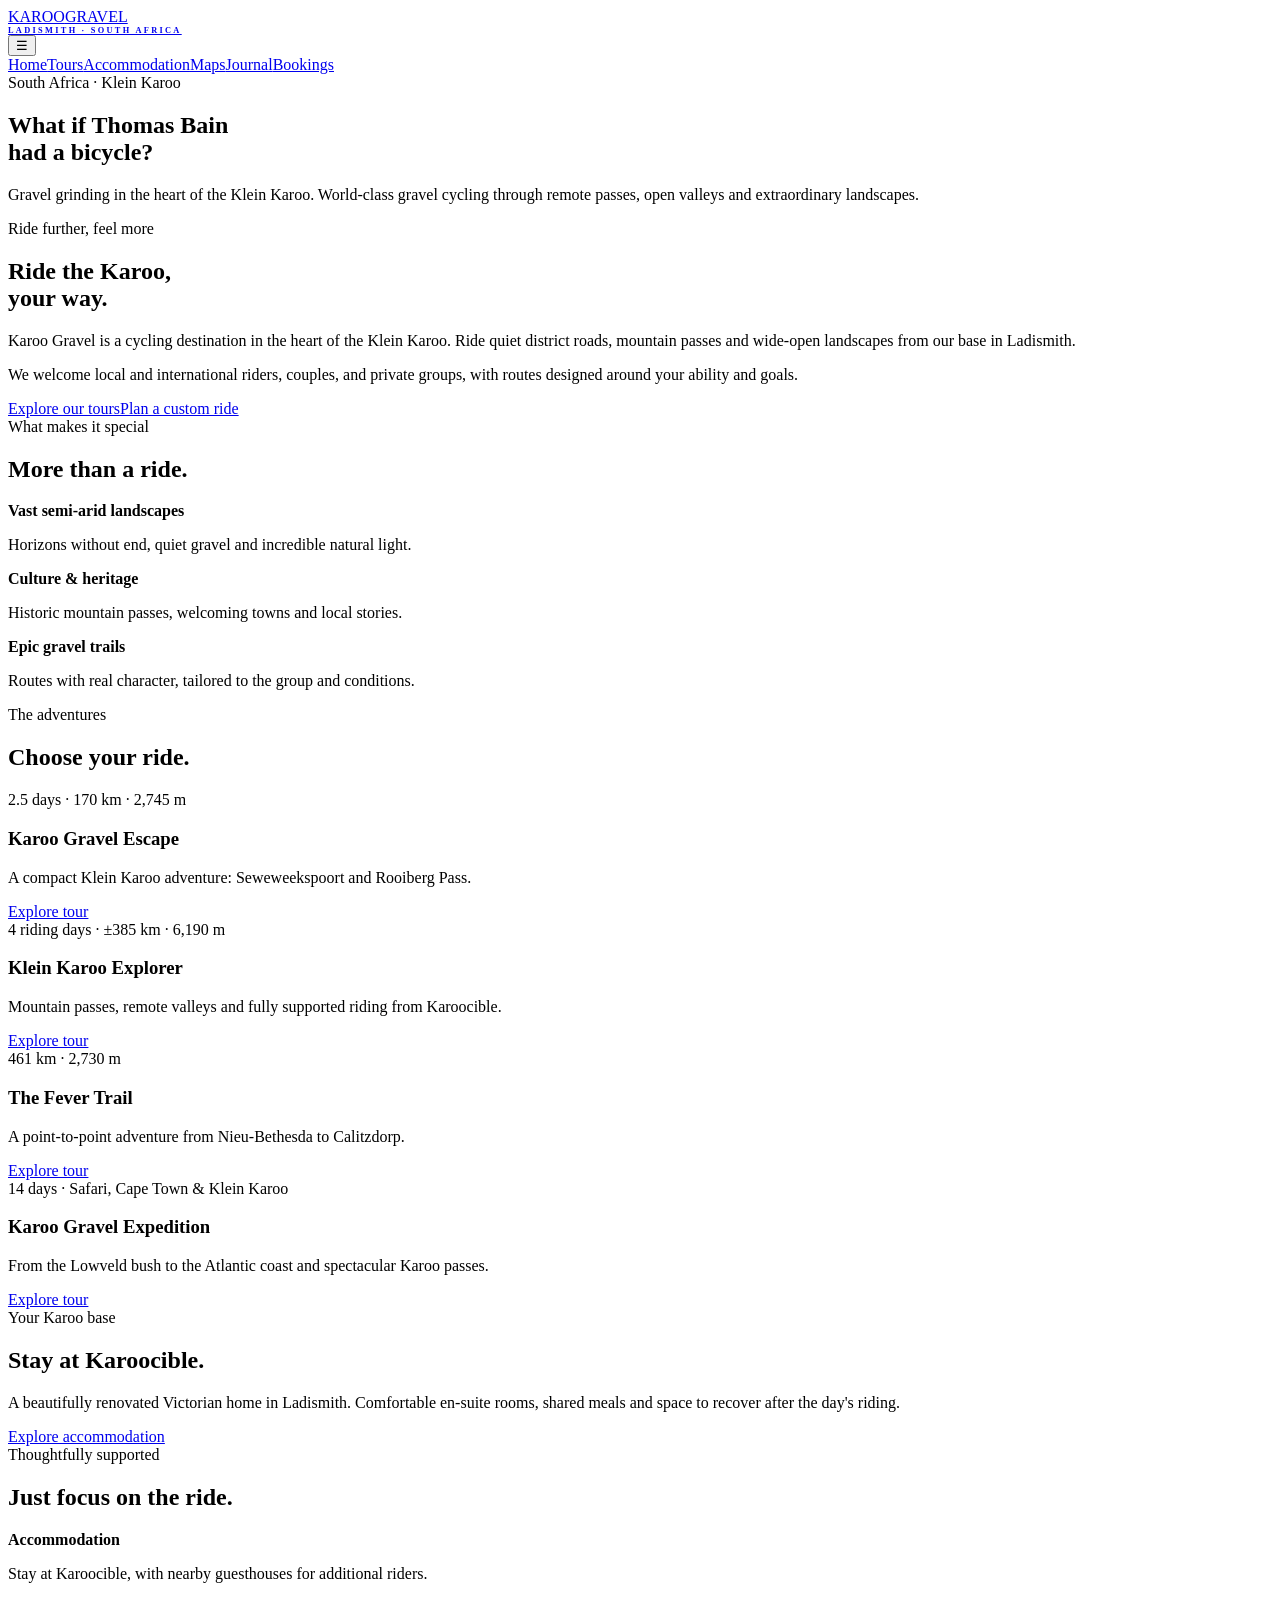
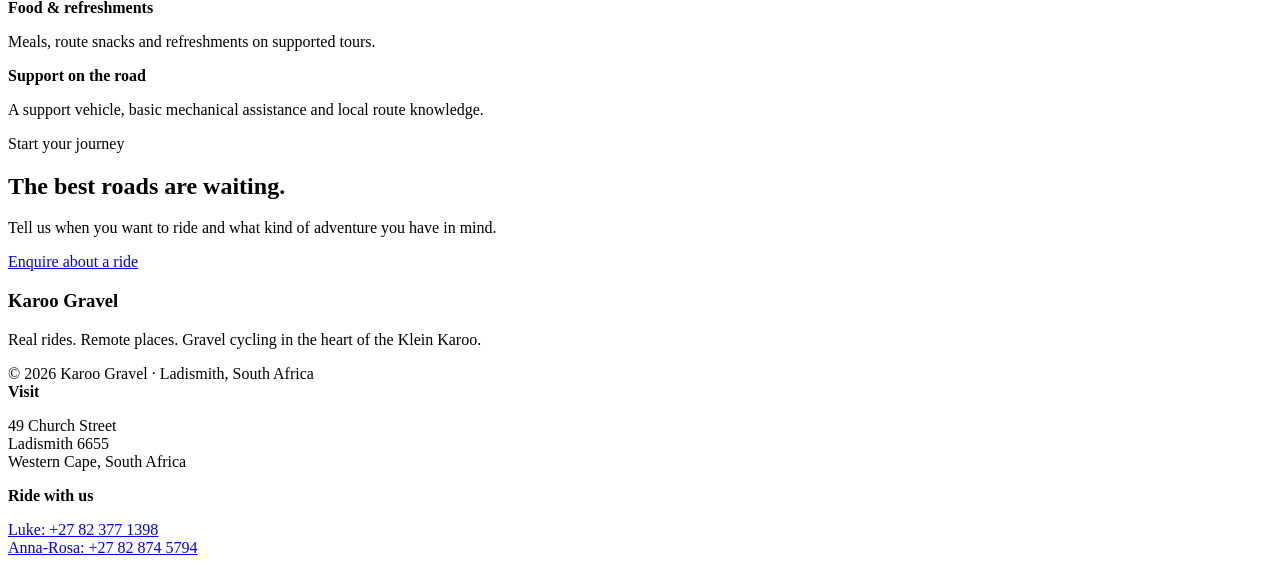
==== index.html @ 430eaeee "Add Karoo Gravel website: index.html" ====
<!doctype html><html lang="en"><head><meta charset="utf-8"><meta name="viewport" content="width=device-width,initial-scale=1"><meta name="description" content="Guided gravel cycling in the Klein Karoo, South Africa."><meta name="theme-color" content="#222c26"><title>Gravel Cycling in the Klein Karoo | Karoo Gravel</title><link rel="stylesheet" href="assets/style.css"/><link rel="icon" href="assets/favicon.svg"/></head><body><header><nav><a class="logo" href="index.html">KAROO<span>GRAVEL</span><small style="display:block;font-size:.52rem;letter-spacing:.28em;font-weight:600">LADISMITH · SOUTH AFRICA</small></a><button class="mobile-toggle" aria-label="Toggle navigation" aria-expanded="false" onclick="let x=document.querySelector('.links');x.classList.toggle('open');this.setAttribute('aria-expanded',x.classList.contains('open'))">☰</button><div class="links"><a class="active" href="index.html">Home</a><a class="" href="tours/">Tours</a><a class="" href="accommodation/">Accommodation</a><a class="" href="maps/">Maps</a><a class="" href="journal/">Journal</a><a class="" href="bookings/">Bookings</a></div></nav></header><section class="hero "><div class="inner"><div class="eyebrow">South Africa · Klein Karoo</div><h1>What if Thomas Bain<br>had a bicycle?</h1><p>Gravel grinding in the heart of the Klein Karoo. World-class gravel cycling through remote passes, open valleys and extraordinary landscapes.</p></div></section><section class="wrap intro"><div><div class="eyebrow">Ride further, feel more</div><h2>Ride the Karoo,<br>your way.</h2><p>Karoo Gravel is a cycling destination in the heart of the Klein Karoo. Ride quiet district roads, mountain passes and wide-open landscapes from our base in Ladismith.</p><p>We welcome local and international riders, couples, and private groups, with routes designed around your ability and goals.</p><div class="actions"><a class="btn" href="tours/">Explore our tours</a><a class="btn alt" href="bookings/">Plan a custom ride</a></div></div><div class="art" role="img" aria-label="Illustrated Klein Karoo mountain landscape"></div></section><section class="band"><div class="wrap"><div class="eyebrow">What makes it special</div><h2>More than a ride.</h2><div class="pillgrid"><div class="pill"><strong>Vast semi-arid landscapes</strong><p>Horizons without end, quiet gravel and incredible natural light.</p></div><div class="pill"><strong>Culture & heritage</strong><p>Historic mountain passes, welcoming towns and local stories.</p></div><div class="pill"><strong>Epic gravel trails</strong><p>Routes with real character, tailored to the group and conditions.</p></div></div></div></section><section class="wrap"><div class="eyebrow">The adventures</div><h2>Choose your ride.</h2><div class="cardgrid"><article class="card"><div class="photo"></div><div class="body"><div class="meta">2.5 days · 170 km · 2,745 m</div><h3>Karoo Gravel Escape</h3><p>A compact Klein Karoo adventure: Seweweekspoort and Rooiberg Pass.</p><a class="more" href="tours/karoo-gravel-escape/">Explore tour</a></div></article><article class="card"><div class="photo"></div><div class="body"><div class="meta">4 riding days · ±385 km · 6,190 m</div><h3>Klein Karoo Explorer</h3><p>Mountain passes, remote valleys and fully supported riding from Karoocible.</p><a class="more" href="tours/klein-karoo-explorer/">Explore tour</a></div></article><article class="card"><div class="photo"></div><div class="body"><div class="meta">461 km · 2,730 m</div><h3>The Fever Trail</h3><p>A point-to-point adventure from Nieu-Bethesda to Calitzdorp.</p><a class="more" href="tours/the-fever-trail/">Explore tour</a></div></article><article class="card"><div class="photo"></div><div class="body"><div class="meta">14 days · Safari, Cape Town & Klein Karoo</div><h3>Karoo Gravel Expedition</h3><p>From the Lowveld bush to the Atlantic coast and spectacular Karoo passes.</p><a class="more" href="tours/karoo-gravel-expedition/">Explore tour</a></div></article></div></section><section class="wrap intro"><div class="art house" role="img" aria-label="Illustration of Victorian Karoo guesthouse"></div><div><div class="eyebrow">Your Karoo base</div><h2>Stay at Karoocible.</h2><p>A beautifully renovated Victorian home in Ladismith. Comfortable en-suite rooms, shared meals and space to recover after the day's riding.</p><a class="btn" href="accommodation/">Explore accommodation</a></div></section><section class="band"><div class="wrap"><div class="eyebrow">Thoughtfully supported</div><h2>Just focus on the ride.</h2><div class="pillgrid"><div class="pill"><strong>Accommodation</strong><p>Stay at Karoocible, with nearby guesthouses for additional riders.</p></div><div class="pill"><strong>Food & refreshments</strong><p>Meals, route snacks and refreshments on supported tours.</p></div><div class="pill"><strong>Support on the road</strong><p>A support vehicle, basic mechanical assistance and local route knowledge.</p></div></div></div></section><section class="cta"><div class="wrap"><div><div class="eyebrow">Start your journey</div><h2>The best roads are waiting.</h2><p>Tell us when you want to ride and what kind of adventure you have in mind.</p></div><a class="btn" href="bookings/">Enquire about a ride</a></div></section><footer><div class="foot"><div><h3>Karoo Gravel</h3><p>Real rides. Remote places. Gravel cycling in the heart of the Klein Karoo.</p><div class="mini">© 2026 Karoo Gravel · Ladismith, South Africa</div></div><div><strong>Visit</strong><p>49 Church Street<br>Ladismith 6655<br>Western Cape, South Africa</p></div><div><strong>Ride with us</strong><p><a href="https://wa.me/27823771398">Luke: +27 82 377 1398</a><br><a href="https://wa.me/27828745794">Anna-Rosa: +27 82 874 5794</a></p></div></div></footer></body></html>
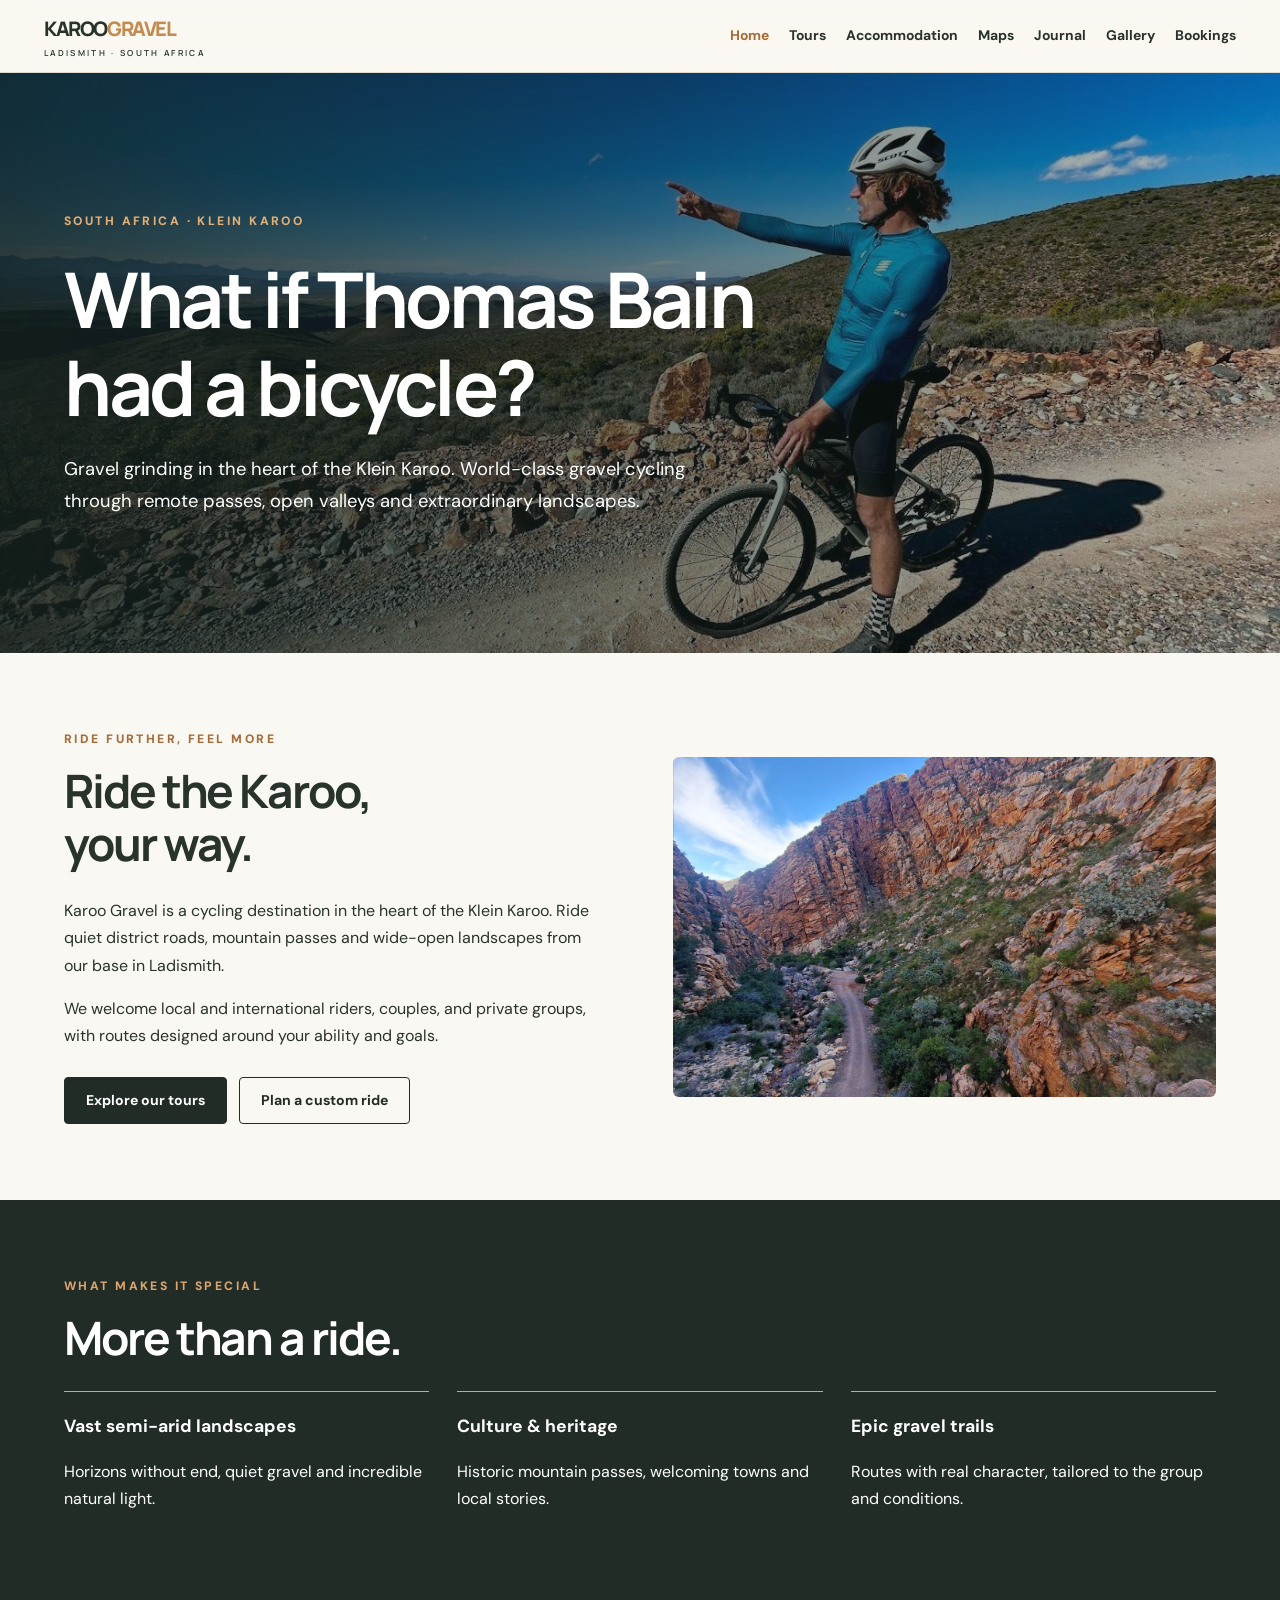
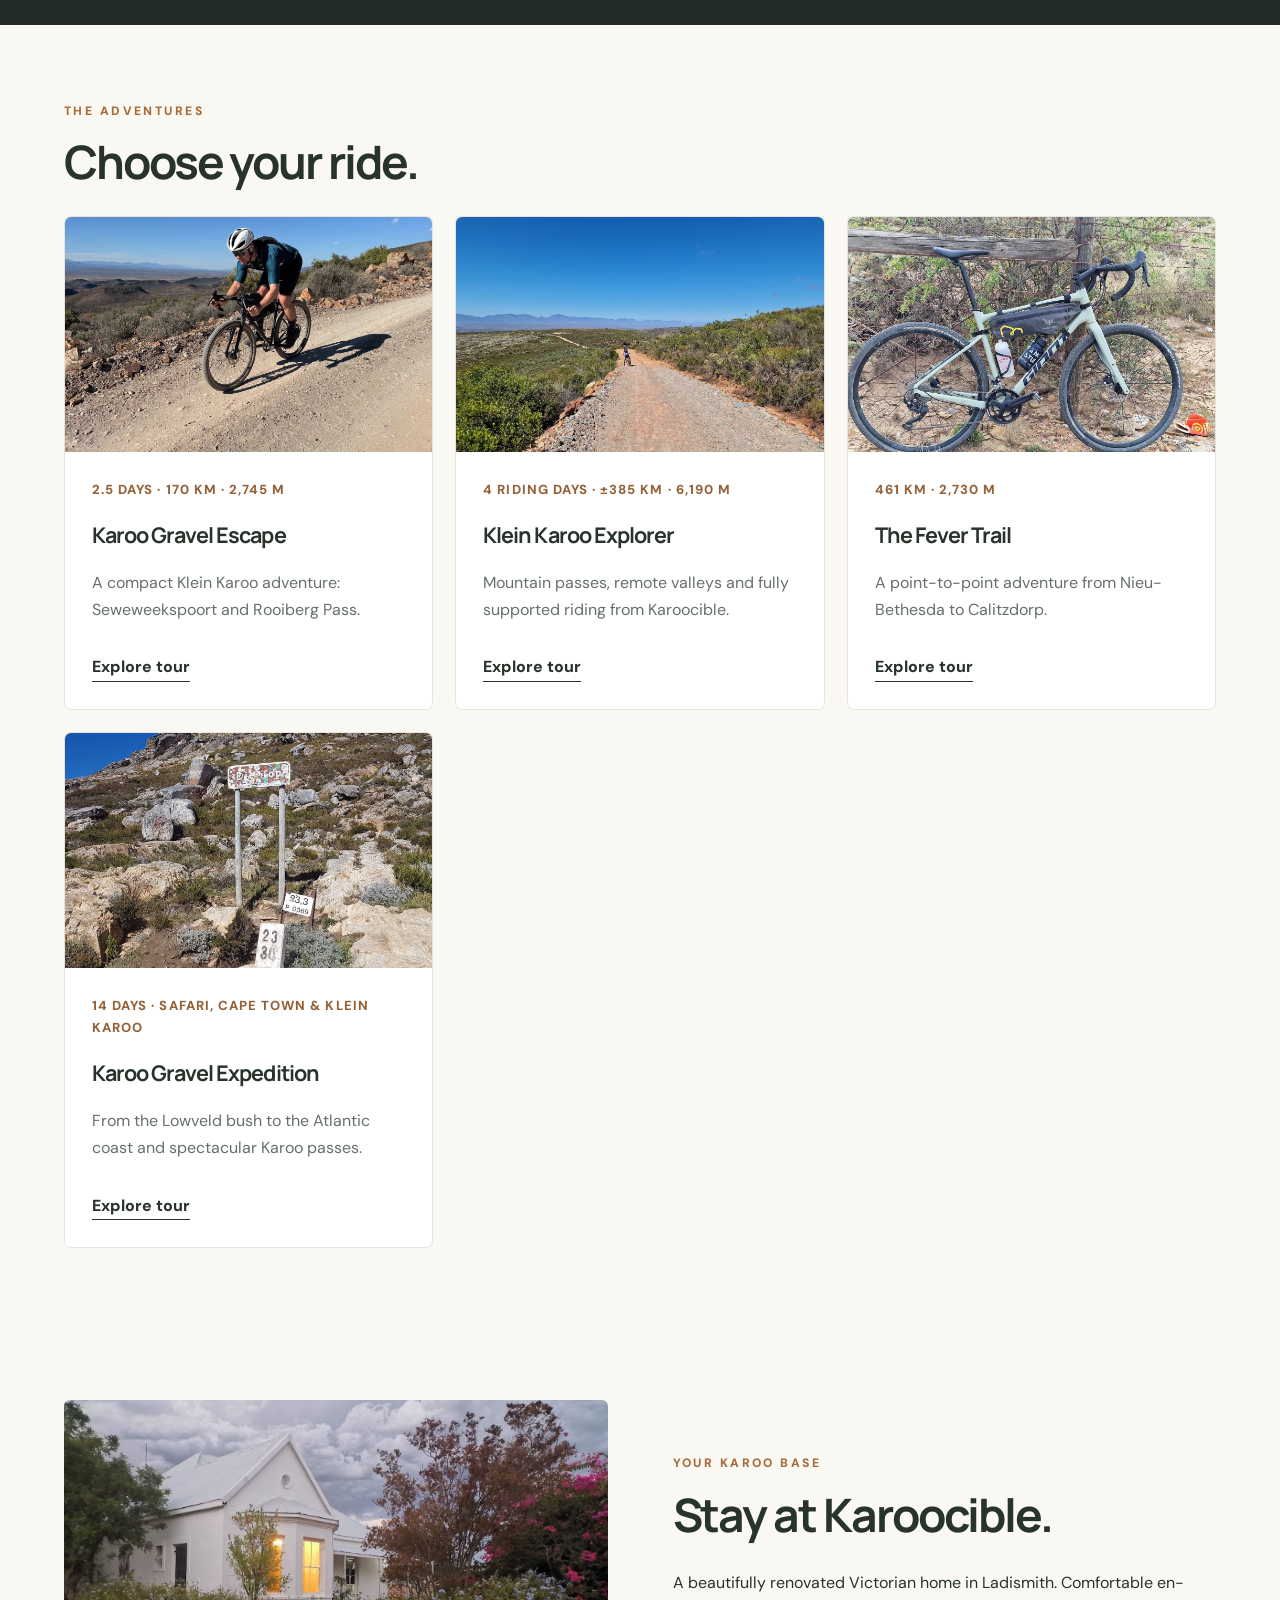
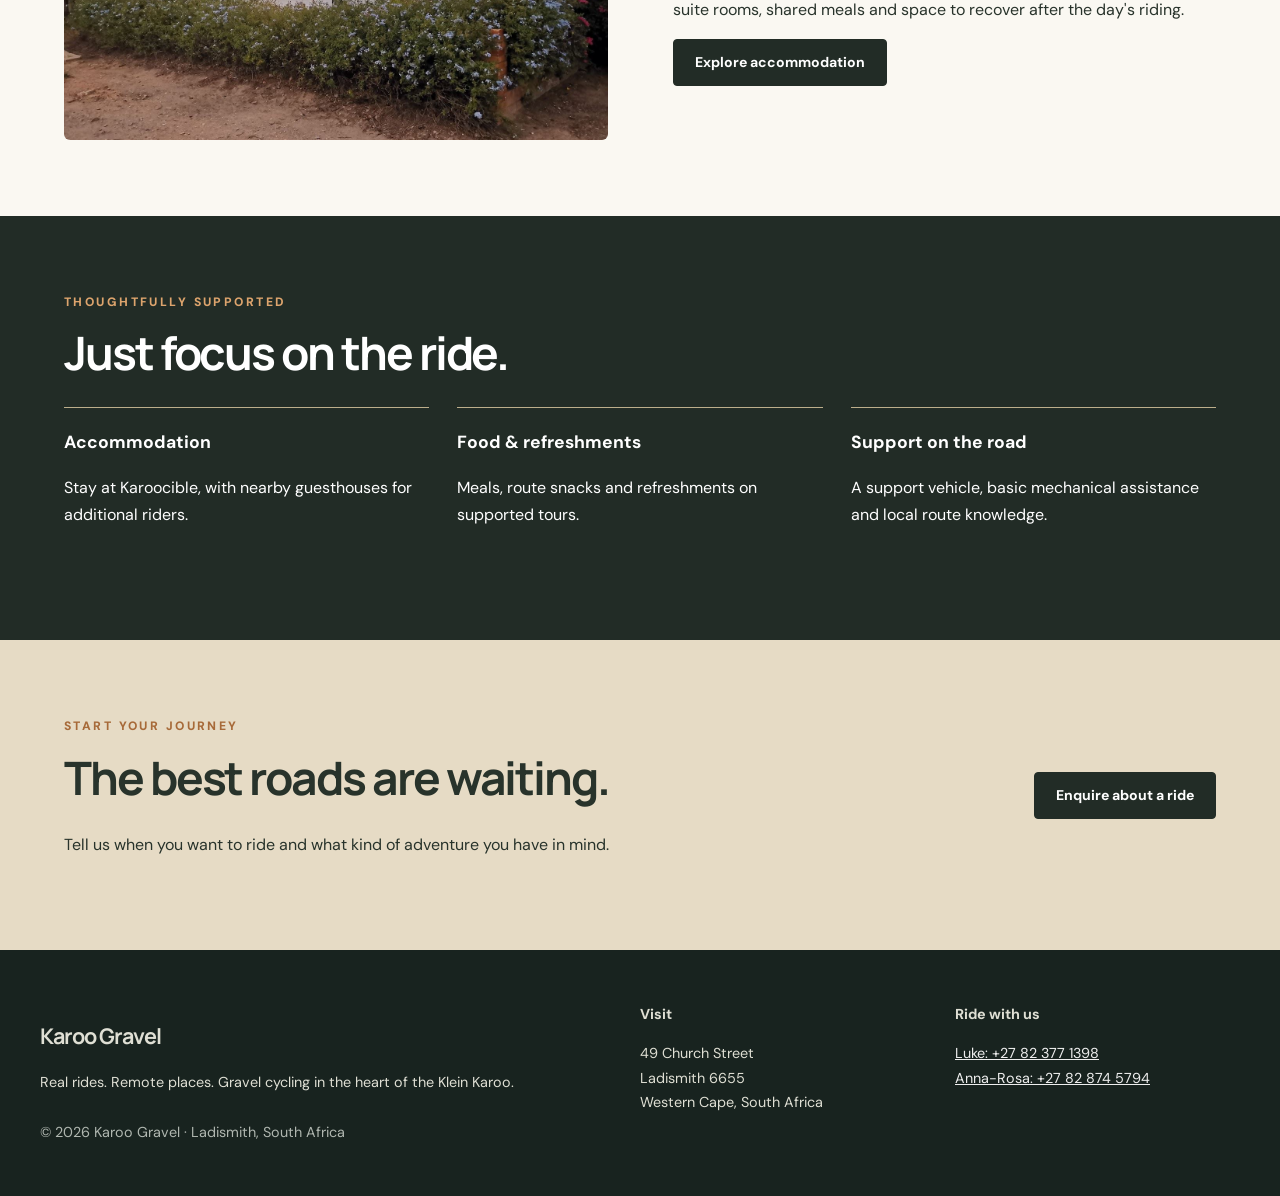
==== commit c572b992: "Add photographs from karoogravel.co.za Store the Google Site pictures under assets/photos and link t" ====
--- a/index.html
+++ b/index.html
@@ -1 +1 @@
-<!doctype html><html lang="en"><head><meta charset="utf-8"><meta name="viewport" content="width=device-width,initial-scale=1"><meta name="description" content="Guided gravel cycling in the Klein Karoo, South Africa."><meta name="theme-color" content="#222c26"><title>Gravel Cycling in the Klein Karoo | Karoo Gravel</title><link rel="stylesheet" href="assets/style.css"/><link rel="icon" href="assets/favicon.svg"/></head><body><header><nav><a class="logo" href="index.html">KAROO<span>GRAVEL</span><small style="display:block;font-size:.52rem;letter-spacing:.28em;font-weight:600">LADISMITH · SOUTH AFRICA</small></a><button class="mobile-toggle" aria-label="Toggle navigation" aria-expanded="false" onclick="let x=document.querySelector('.links');x.classList.toggle('open');this.setAttribute('aria-expanded',x.classList.contains('open'))">☰</button><div class="links"><a class="active" href="index.html">Home</a><a class="" href="tours/">Tours</a><a class="" href="accommodation/">Accommodation</a><a class="" href="maps/">Maps</a><a class="" href="journal/">Journal</a><a class="" href="bookings/">Bookings</a></div></nav></header><section class="hero "><div class="inner"><div class="eyebrow">South Africa · Klein Karoo</div><h1>What if Thomas Bain<br>had a bicycle?</h1><p>Gravel grinding in the heart of the Klein Karoo. World-class gravel cycling through remote passes, open valleys and extraordinary landscapes.</p></div></section><section class="wrap intro"><div><div class="eyebrow">Ride further, feel more</div><h2>Ride the Karoo,<br>your way.</h2><p>Karoo Gravel is a cycling destination in the heart of the Klein Karoo. Ride quiet district roads, mountain passes and wide-open landscapes from our base in Ladismith.</p><p>We welcome local and international riders, couples, and private groups, with routes designed around your ability and goals.</p><div class="actions"><a class="btn" href="tours/">Explore our tours</a><a class="btn alt" href="bookings/">Plan a custom ride</a></div></div><div class="art" role="img" aria-label="Illustrated Klein Karoo mountain landscape"></div></section><section class="band"><div class="wrap"><div class="eyebrow">What makes it special</div><h2>More than a ride.</h2><div class="pillgrid"><div class="pill"><strong>Vast semi-arid landscapes</strong><p>Horizons without end, quiet gravel and incredible natural light.</p></div><div class="pill"><strong>Culture & heritage</strong><p>Historic mountain passes, welcoming towns and local stories.</p></div><div class="pill"><strong>Epic gravel trails</strong><p>Routes with real character, tailored to the group and conditions.</p></div></div></div></section><section class="wrap"><div class="eyebrow">The adventures</div><h2>Choose your ride.</h2><div class="cardgrid"><article class="card"><div class="photo"></div><div class="body"><div class="meta">2.5 days · 170 km · 2,745 m</div><h3>Karoo Gravel Escape</h3><p>A compact Klein Karoo adventure: Seweweekspoort and Rooiberg Pass.</p><a class="more" href="tours/karoo-gravel-escape/">Explore tour</a></div></article><article class="card"><div class="photo"></div><div class="body"><div class="meta">4 riding days · ±385 km · 6,190 m</div><h3>Klein Karoo Explorer</h3><p>Mountain passes, remote valleys and fully supported riding from Karoocible.</p><a class="more" href="tours/klein-karoo-explorer/">Explore tour</a></div></article><article class="card"><div class="photo"></div><div class="body"><div class="meta">461 km · 2,730 m</div><h3>The Fever Trail</h3><p>A point-to-point adventure from Nieu-Bethesda to Calitzdorp.</p><a class="more" href="tours/the-fever-trail/">Explore tour</a></div></article><article class="card"><div class="photo"></div><div class="body"><div class="meta">14 days · Safari, Cape Town & Klein Karoo</div><h3>Karoo Gravel Expedition</h3><p>From the Lowveld bush to the Atlantic coast and spectacular Karoo passes.</p><a class="more" href="tours/karoo-gravel-expedition/">Explore tour</a></div></article></div></section><section class="wrap intro"><div class="art house" role="img" aria-label="Illustration of Victorian Karoo guesthouse"></div><div><div class="eyebrow">Your Karoo base</div><h2>Stay at Karoocible.</h2><p>A beautifully renovated Victorian home in Ladismith. Comfortable en-suite rooms, shared meals and space to recover after the day's riding.</p><a class="btn" href="accommodation/">Explore accommodation</a></div></section><section class="band"><div class="wrap"><div class="eyebrow">Thoughtfully supported</div><h2>Just focus on the ride.</h2><div class="pillgrid"><div class="pill"><strong>Accommodation</strong><p>Stay at Karoocible, with nearby guesthouses for additional riders.</p></div><div class="pill"><strong>Food & refreshments</strong><p>Meals, route snacks and refreshments on supported tours.</p></div><div class="pill"><strong>Support on the road</strong><p>A support vehicle, basic mechanical assistance and local route knowledge.</p></div></div></div></section><section class="cta"><div class="wrap"><div><div class="eyebrow">Start your journey</div><h2>The best roads are waiting.</h2><p>Tell us when you want to ride and what kind of adventure you have in mind.</p></div><a class="btn" href="bookings/">Enquire about a ride</a></div></section><footer><div class="foot"><div><h3>Karoo Gravel</h3><p>Real rides. Remote places. Gravel cycling in the heart of the Klein Karoo.</p><div class="mini">© 2026 Karoo Gravel · Ladismith, South Africa</div></div><div><strong>Visit</strong><p>49 Church Street<br>Ladismith 6655<br>Western Cape, South Africa</p></div><div><strong>Ride with us</strong><p><a href="https://wa.me/27823771398">Luke: +27 82 377 1398</a><br><a href="https://wa.me/27828745794">Anna-Rosa: +27 82 874 5794</a></p></div></div></footer></body></html>+<!doctype html><html lang="en"><head><meta charset="utf-8"><meta name="viewport" content="width=device-width,initial-scale=1"><meta name="description" content="Guided gravel cycling in the Klein Karoo, South Africa."><meta name="theme-color" content="#222c26"><title>Gravel Cycling in the Klein Karoo | Karoo Gravel</title><link rel="stylesheet" href="assets/style.css"/><link rel="icon" href="assets/favicon.svg"/></head><body><header><nav><a class="logo" href="index.html">KAROO<span>GRAVEL</span><small style="display:block;font-size:.52rem;letter-spacing:.28em;font-weight:600">LADISMITH · SOUTH AFRICA</small></a><button class="mobile-toggle" aria-label="Toggle navigation" aria-expanded="false" onclick="let x=document.querySelector('.links');x.classList.toggle('open');this.setAttribute('aria-expanded',x.classList.contains('open'))">☰</button><div class="links"><a class="active" href="index.html">Home</a><a class="" href="tours/">Tours</a><a class="" href="accommodation/">Accommodation</a><a class="" href="maps/">Maps</a><a class="" href="journal/">Journal</a><a class="" href="gallery/">Gallery</a><a class="" href="bookings/">Bookings</a></div></nav></header><section class="hero " style="--hero:url('./photos/hero.jpg')"><div class="inner"><div class="eyebrow">South Africa · Klein Karoo</div><h1>What if Thomas Bain<br>had a bicycle?</h1><p>Gravel grinding in the heart of the Klein Karoo. World-class gravel cycling through remote passes, open valleys and extraordinary landscapes.</p></div></section><section class="wrap intro"><div><div class="eyebrow">Ride further, feel more</div><h2>Ride the Karoo,<br>your way.</h2><p>Karoo Gravel is a cycling destination in the heart of the Klein Karoo. Ride quiet district roads, mountain passes and wide-open landscapes from our base in Ladismith.</p><p>We welcome local and international riders, couples, and private groups, with routes designed around your ability and goals.</p><div class="actions"><a class="btn" href="tours/">Explore our tours</a><a class="btn alt" href="bookings/">Plan a custom ride</a></div></div><div class="art" role="img" aria-label="Illustrated Klein Karoo mountain landscape"></div></section><section class="band"><div class="wrap"><div class="eyebrow">What makes it special</div><h2>More than a ride.</h2><div class="pillgrid"><div class="pill"><strong>Vast semi-arid landscapes</strong><p>Horizons without end, quiet gravel and incredible natural light.</p></div><div class="pill"><strong>Culture & heritage</strong><p>Historic mountain passes, welcoming towns and local stories.</p></div><div class="pill"><strong>Epic gravel trails</strong><p>Routes with real character, tailored to the group and conditions.</p></div></div></div></section><section class="wrap"><div class="eyebrow">The adventures</div><h2>Choose your ride.</h2><div class="cardgrid"><article class="card"><div class="photo"><img src="assets/photos/escape.jpg" alt="Rider descending a Klein Karoo gravel road"></div><div class="body"><div class="meta">2.5 days · 170 km · 2,745 m</div><h3>Karoo Gravel Escape</h3><p>A compact Klein Karoo adventure: Seweweekspoort and Rooiberg Pass.</p><a class="more" href="tours/karoo-gravel-escape/">Explore tour</a></div></article><article class="card"><div class="photo"><img src="assets/photos/explorer.jpg" alt="Rider on a red gravel road toward the mountains"></div><div class="body"><div class="meta">4 riding days · ±385 km · 6,190 m</div><h3>Klein Karoo Explorer</h3><p>Mountain passes, remote valleys and fully supported riding from Karoocible.</p><a class="more" href="tours/klein-karoo-explorer/">Explore tour</a></div></article><article class="card"><div class="photo"><img src="assets/photos/fever.jpg" alt="Landscape from the Fever Trail"></div><div class="body"><div class="meta">461 km · 2,730 m</div><h3>The Fever Trail</h3><p>A point-to-point adventure from Nieu-Bethesda to Calitzdorp.</p><a class="more" href="tours/the-fever-trail/">Explore tour</a></div></article><article class="card"><div class="photo"><img src="assets/photos/expedition.jpg" alt="Pass marker on a Klein Karoo climb"></div><div class="body"><div class="meta">14 days · Safari, Cape Town & Klein Karoo</div><h3>Karoo Gravel Expedition</h3><p>From the Lowveld bush to the Atlantic coast and spectacular Karoo passes.</p><a class="more" href="tours/karoo-gravel-expedition/">Explore tour</a></div></article></div></section><section class="wrap intro"><div class="art house" role="img" aria-label="Illustration of Victorian Karoo guesthouse"></div><div><div class="eyebrow">Your Karoo base</div><h2>Stay at Karoocible.</h2><p>A beautifully renovated Victorian home in Ladismith. Comfortable en-suite rooms, shared meals and space to recover after the day's riding.</p><a class="btn" href="accommodation/">Explore accommodation</a></div></section><section class="band"><div class="wrap"><div class="eyebrow">Thoughtfully supported</div><h2>Just focus on the ride.</h2><div class="pillgrid"><div class="pill"><strong>Accommodation</strong><p>Stay at Karoocible, with nearby guesthouses for additional riders.</p></div><div class="pill"><strong>Food & refreshments</strong><p>Meals, route snacks and refreshments on supported tours.</p></div><div class="pill"><strong>Support on the road</strong><p>A support vehicle, basic mechanical assistance and local route knowledge.</p></div></div></div></section><section class="cta"><div class="wrap"><div><div class="eyebrow">Start your journey</div><h2>The best roads are waiting.</h2><p>Tell us when you want to ride and what kind of adventure you have in mind.</p></div><a class="btn" href="bookings/">Enquire about a ride</a></div></section><footer><div class="foot"><div><h3>Karoo Gravel</h3><p>Real rides. Remote places. Gravel cycling in the heart of the Klein Karoo.</p><div class="mini">© 2026 Karoo Gravel · Ladismith, South Africa</div></div><div><strong>Visit</strong><p>49 Church Street<br>Ladismith 6655<br>Western Cape, South Africa</p></div><div><strong>Ride with us</strong><p><a href="https://wa.me/27823771398">Luke: +27 82 377 1398</a><br><a href="https://wa.me/27828745794">Anna-Rosa: +27 82 874 5794</a></p></div></div></footer></body></html>
--- a/assets/style.css
+++ b/assets/style.css
@@ -0,0 +1,2 @@
+@import url('https://fonts.googleapis.com/css2?family=DM+Sans:wght@400;500;600;700&family=Manrope:wght@400;500;600;700;800&display=swap');
+:root{--dark:#222c26;--pine:#2d473e;--sand:#efe9db;--ochre:#c28b50;--cream:#faf8f2;--ink:#28332b;--muted:#657068}*{box-sizing:border-box}html{scroll-behavior:smooth}body{margin:0;background:var(--cream);color:var(--ink);font:16px/1.7 'DM Sans',sans-serif}a{color:inherit}h1,h2,h3,h4{font-family:Manrope,sans-serif;letter-spacing:-.045em;line-height:1.15}h1{font-size:clamp(2.9rem,6vw,6rem);margin:.3em 0}h2{font-size:clamp(2rem,3.6vw,3.6rem);margin:.3em 0 .6em}h3{font-size:1.35rem}p{max-width:75ch}header{position:sticky;top:0;z-index:20;background:#faf8f2ed;backdrop-filter:blur(13px);border-bottom:1px solid #dedbd1}nav{max-width:1240px;margin:auto;display:flex;align-items:center;justify-content:space-between;gap:1.2rem;padding:12px 24px}.logo{font-family:Manrope;font-size:1.25rem;font-weight:800;letter-spacing:-.07em;text-decoration:none}.logo span{color:var(--ochre)}.links{display:flex;gap:1.25rem;align-items:center;flex-wrap:wrap}.links a{text-decoration:none;font-size:.87rem;font-weight:700}.links a:hover,.links a.active{color:#a56c35}.btn{display:inline-flex;align-items:center;justify-content:center;border:1px solid var(--dark);padding:13px 21px;text-decoration:none;border-radius:4px;background:var(--dark);color:white;font-weight:700;font-size:.88rem;line-height:1.35}.btn.alt{background:transparent;color:var(--dark)}.btn.light{background:white;color:var(--dark);border-color:white}.btn:hover{filter:brightness(1.2)}.wrap{max-width:1200px;margin:auto;padding:76px 24px}.narrow{max-width:900px}.eyebrow{text-transform:uppercase;letter-spacing:.2em;font-size:.76rem;font-weight:800;color:#a76a39}.hero{min-height:580px;display:flex;align-items:end;background:linear-gradient(90deg,rgba(20,33,29,.86),rgba(19,32,28,.28)),var(--hero,url('./photos/hero.jpg')) center/cover;position:relative;color:white}.hero .inner{padding:110px 24px 90px;max-width:1200px;margin:auto;width:100%}.hero p{font-size:1.15rem;max-width:650px}.hero .eyebrow{color:#e3ae75}.actions{display:flex;gap:12px;flex-wrap:wrap;margin-top:28px}.intro{display:grid;grid-template-columns:1fr 1fr;gap:65px;align-items:center}.art{min-height:340px;border-radius:6px;background:#d7cfb9 url('./photos/intro.jpg') center/cover}.art.house{background-image:url('./photos/karoocible.jpg')}.cardgrid{display:grid;grid-template-columns:repeat(3,1fr);gap:22px}.card{background:white;border:1px solid #e7e4dc;border-radius:7px;overflow:hidden;display:flex;flex-direction:column}.card .photo{height:235px;background:#c2ae8a url('./karoo-landscape.svg') center/cover}.card .body{padding:27px;flex:1}.card p{color:var(--muted)}.card .meta{color:#956137;font-weight:800;font-size:.82rem;text-transform:uppercase;letter-spacing:.08em}.card a.more{margin-top:14px;display:inline-block;font-weight:800;text-decoration:none;border-bottom:1px solid}.band{background:var(--dark);color:white}.band .eyebrow{color:#dda46d}.pillgrid{display:grid;grid-template-columns:repeat(3,1fr);gap:28px}.pill{border-top:1px solid #bcae8b;padding:20px 0}.pill strong{display:block;font-size:1.1rem}.steps{display:grid;grid-template-columns:repeat(2,1fr);gap:20px}.step{padding:25px 28px;background:#fff;border-left:3px solid var(--ochre);border-radius:3px}.step small{font-weight:800;color:#a66f42}.hero.compact{min-height:390px}.hero.compact .inner{padding-top:60px;padding-bottom:60px}.stats{display:flex;flex-wrap:wrap;gap:12px;margin:20px 0}.stat{background:#eae3d4;padding:13px 21px;border-radius:4px;font-weight:800}.prose{font-size:1.08rem;max-width:850px}.split{display:grid;grid-template-columns:1fr 1fr;gap:55px}.list{padding-left:1.2rem}.list li{margin:10px 0}.cta{background:#e6dbc5}.cta .wrap{display:flex;justify-content:space-between;gap:30px;align-items:center}footer{background:#18231f;color:#dfdfd4;padding:52px 24px;font-size:.9rem}footer .foot{max-width:1200px;margin:auto;display:grid;grid-template-columns:2fr 1fr 1fr;gap:30px}footer a{color:#eee}footer .mini{color:#b0b7b0;margin-top:25px}.note{border-left:3px solid var(--ochre);padding:18px;background:#eee8da}.map{width:100%;height:400px;border:0;border-radius:6px}.mobile-toggle{display:none}.photo img{width:100%;height:100%;object-fit:cover}a:focus-visible,button:focus-visible{outline:3px solid #c28b50;outline-offset:3px}@media(max-width:780px){.mobile-toggle{display:block;border:0;background:transparent;font-size:25px}.links{display:none;position:absolute;left:0;right:0;top:60px;background:var(--cream);padding:23px;box-shadow:0 12px 20px #0002;flex-direction:column;align-items:start}.links.open{display:flex}.links a{font-size:1rem}.intro,.split,.cardgrid,.pillgrid,.steps,footer .foot{grid-template-columns:1fr}.hero{min-height:520px}.cta .wrap{display:block}h1{font-size:clamp(2.6rem,11vw,4.7rem)}.wrap{padding:56px 22px}}.film{display:grid;grid-template-columns:repeat(3,1fr);gap:12px}.film img,.mapphoto{width:100%;object-fit:cover;border-radius:6px;display:block}.film img{height:240px}.mapphoto{margin:0 0 18px;max-height:520px}.gallery{columns:3;column-gap:12px}.gallery a{display:block;margin:0 0 12px;break-inside:avoid}.gallery img{width:100%;border-radius:6px;display:block}@media(max-width:780px){.film{grid-template-columns:1fr}.gallery{columns:1}.film img{height:200px}}
